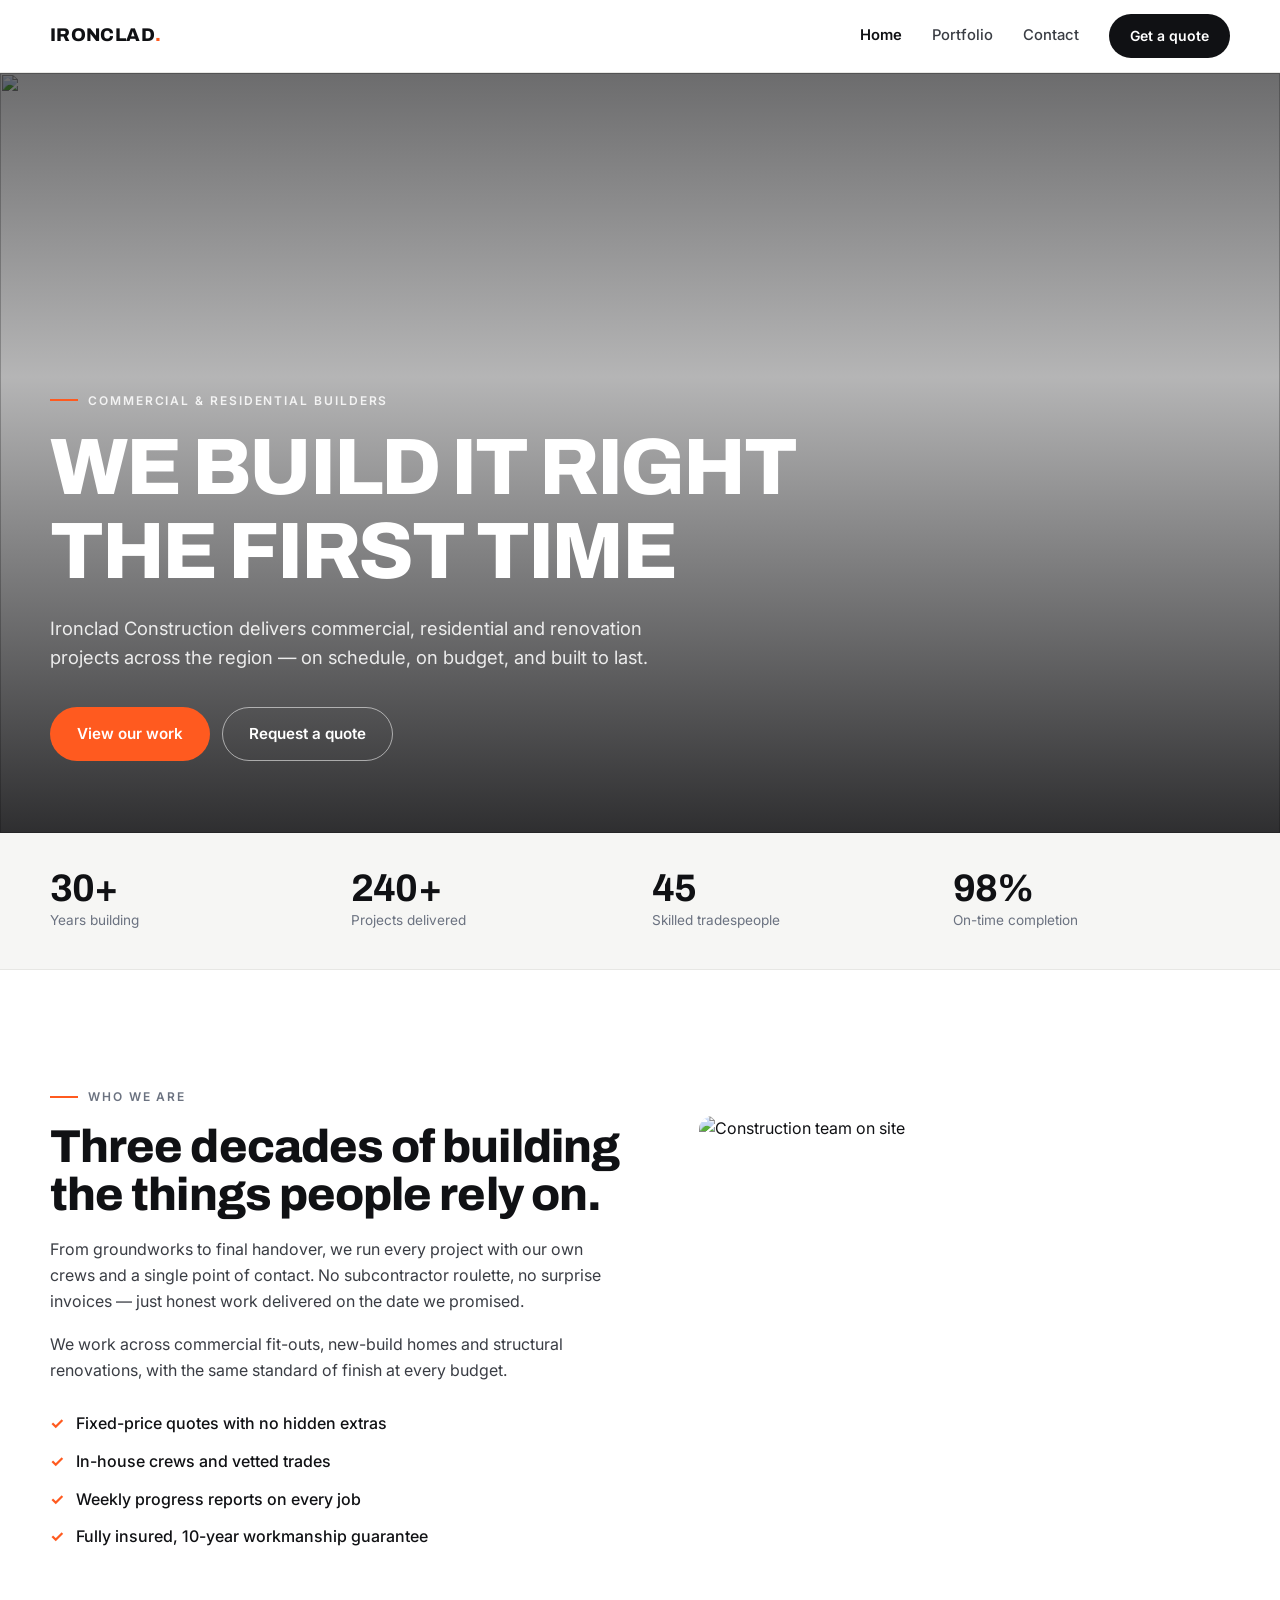
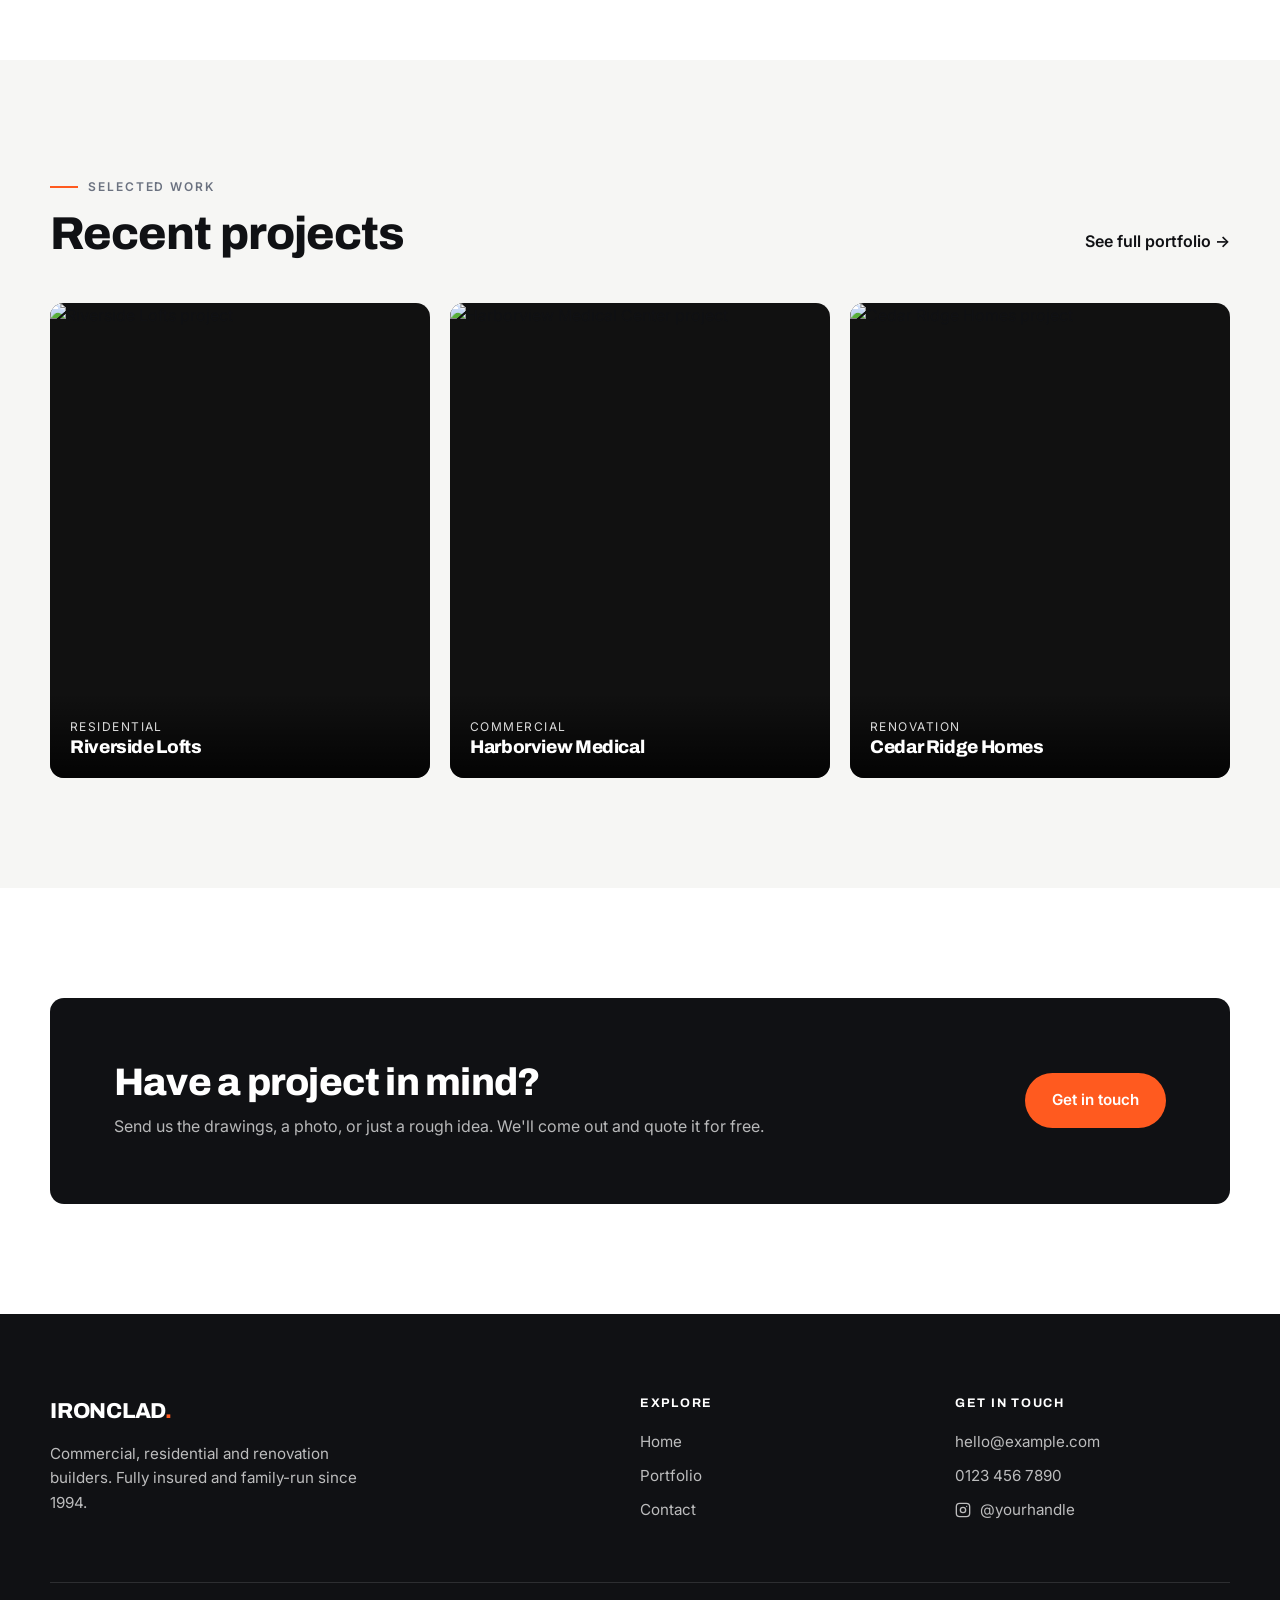
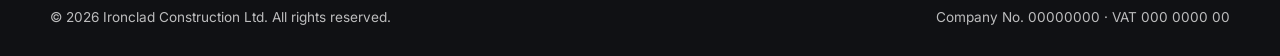
==== index.html @ 2bfa44c2 "Add files via upload" ====
<!DOCTYPE html>
<html lang="en">
<head>
<meta charset="UTF-8">
<meta name="viewport" content="width=device-width, initial-scale=1">
<title>Ironclad Construction — Commercial &amp; Residential Builders</title>
<meta name="description" content="Ironclad Construction delivers commercial, residential and renovation projects — on schedule, on budget, built to last.">
<link rel="preconnect" href="https://fonts.googleapis.com">
<link rel="preconnect" href="https://fonts.gstatic.com" crossorigin>
<link href="https://fonts.googleapis.com/css2?family=Archivo:wght@700;800;900&family=Inter:wght@400;500;600&display=swap" rel="stylesheet">
<link rel="stylesheet" href="styles.css">
</head>
<body>

<header class="site-header">
  <div class="container header__inner">
    <a class="brand" href="index.html">Ironclad<span class="brand__dot">.</span></a>
    <button class="nav-toggle" data-nav-toggle aria-expanded="false" aria-controls="primary-nav" aria-label="Toggle menu">
      <span></span><span></span><span></span>
    </button>
    <nav class="nav" id="primary-nav" data-nav>
      <a href="index.html" aria-current="page">Home</a>
      <a href="portfolio.html">Portfolio</a>
      <a href="contact.html">Contact</a>
      <a class="btn btn--dark btn--sm" href="contact.html">Get a quote</a>
    </nav>
  </div>
</header>

<main>

  <!-- HERO -->
  <section class="hero">
    <img class="hero__img" src="https://picsum.photos/seed/ironclad-hero/2000/1200" alt="" aria-hidden="true">
    <div class="container hero__inner">
      <span class="eyebrow">Commercial &amp; Residential Builders</span>
      <h1>We build it right the first time</h1>
      <p>Ironclad Construction delivers commercial, residential and renovation projects across the region — on schedule, on budget, and built to last.</p>
      <div class="hero__actions">
        <a class="btn btn--primary" href="portfolio.html">View our work</a>
        <a class="btn btn--ghost" href="contact.html">Request a quote</a>
      </div>
    </div>
  </section>

  <!-- STATS -->
  <section class="stats">
    <div class="container stats__grid">
      <div class="stat"><b>30+</b><span>Years building</span></div>
      <div class="stat"><b>240+</b><span>Projects delivered</span></div>
      <div class="stat"><b>45</b><span>Skilled tradespeople</span></div>
      <div class="stat"><b>98%</b><span>On-time completion</span></div>
    </div>
  </section>

  <!-- ABOUT -->
  <section class="section">
    <div class="container split reveal">
      <div>
        <span class="eyebrow">Who we are</span>
        <h2>Three decades of building the things people rely on.</h2>
        <p>From groundworks to final handover, we run every project with our own crews and a single point of contact. No subcontractor roulette, no surprise invoices — just honest work delivered on the date we promised.</p>
        <p>We work across commercial fit-outs, new-build homes and structural renovations, with the same standard of finish at every budget.</p>
        <ul class="checklist">
          <li>Fixed-price quotes with no hidden extras</li>
          <li>In-house crews and vetted trades</li>
          <li>Weekly progress reports on every job</li>
          <li>Fully insured, 10-year workmanship guarantee</li>
        </ul>
      </div>
      <div class="split__media">
        <img src="https://picsum.photos/seed/ironclad-site/1200/900" alt="Construction team on site" loading="lazy">
      </div>
    </div>
  </section>

  <!-- FEATURED PROJECTS -->
  <section class="section section--alt">
    <div class="container">
      <div class="section-head reveal">
        <div>
          <span class="eyebrow">Selected work</span>
          <h2>Recent projects</h2>
        </div>
        <a class="link-arrow" href="portfolio.html">See full portfolio →</a>
      </div>

      <div class="grid-3 reveal">
        <a class="card" href="portfolio.html">
          <img src="https://picsum.photos/seed/ironclad-p1/800/1000" alt="Riverside Lofts project" loading="lazy">
          <div class="card__cap">
            <span>Residential</span>
            <h3>Riverside Lofts</h3>
          </div>
        </a>
        <a class="card" href="portfolio.html">
          <img src="https://picsum.photos/seed/ironclad-p2/800/1000" alt="Harborview Medical Center project" loading="lazy">
          <div class="card__cap">
            <span>Commercial</span>
            <h3>Harborview Medical</h3>
          </div>
        </a>
        <a class="card" href="portfolio.html">
          <img src="https://picsum.photos/seed/ironclad-p3/800/1000" alt="Cedar Ridge Homes project" loading="lazy">
          <div class="card__cap">
            <span>Renovation</span>
            <h3>Cedar Ridge Homes</h3>
          </div>
        </a>
      </div>
    </div>
  </section>

  <!-- CTA -->
  <section class="section">
    <div class="container">
      <div class="cta reveal">
        <div>
          <h2>Have a project in mind?</h2>
          <p>Send us the drawings, a photo, or just a rough idea. We'll come out and quote it for free.</p>
        </div>
        <a class="btn btn--primary" href="contact.html">Get in touch</a>
      </div>
    </div>
  </section>

</main>

<footer class="footer">
  <div class="container">
    <div class="footer__grid">
      <div>
        <div class="footer__brand">Ironclad<span class="brand__dot">.</span></div>
        <p style="margin-top:14px;max-width:34ch;font-size:.95rem;">Commercial, residential and renovation builders. Fully insured and family-run since 1994.</p>
      </div>
      <div>
        <h4>Explore</h4>
        <ul>
          <li><a href="index.html">Home</a></li>
          <li><a href="portfolio.html">Portfolio</a></li>
          <li><a href="contact.html">Contact</a></li>
        </ul>
      </div>
      <div>
        <h4>Get in touch</h4>
        <ul>
          <li><a href="mailto:hello@example.com">hello@example.com</a></li>
          <li><a href="tel:+441234567890">0123 456 7890</a></li>
          <li>
            <a class="ig" href="https://instagram.com/yourhandle" target="_blank" rel="noopener">
              <svg width="16" height="16" viewBox="0 0 24 24" fill="none" stroke="currentColor" stroke-width="2" aria-hidden="true">
                <rect x="2" y="2" width="20" height="20" rx="5"/>
                <circle cx="12" cy="12" r="4"/>
                <circle cx="17.5" cy="6.5" r="1" fill="currentColor" stroke="none"/>
              </svg>
              @yourhandle
            </a>
          </li>
        </ul>
      </div>
    </div>
    <div class="footer__bottom">
      <span>© 2026 Ironclad Construction Ltd. All rights reserved.</span>
      <span>Company No. 00000000 · VAT 000 0000 00</span>
    </div>
  </div>
</footer>

<script src="script.js"></script>
</body>
</html>
---- styles.css ----
/* ============ DESIGN TOKENS ============ */
:root{
  --ink:#101114;
  --ink-soft:#3a3d44;
  --muted:#6b7280;
  --paper:#ffffff;
  --paper-2:#f6f6f4;
  --line:#e7e7e4;
  --accent:#ff5a1f;
  --accent-dark:#e04a12;
  --radius:14px;
  --maxw:1180px;
  --font-display:"Archivo","Helvetica Neue",Arial,sans-serif;
  --font-body:"Inter",system-ui,-apple-system,"Segoe UI",sans-serif;
}

/* ============ RESET / BASE ============ */
*,*::before,*::after{box-sizing:border-box}
html{scroll-behavior:smooth;-webkit-text-size-adjust:100%}
body{
  margin:0;font-family:var(--font-body);color:var(--ink);
  background:var(--paper);line-height:1.6;
  -webkit-font-smoothing:antialiased;
}
img{max-width:100%;display:block}
a{color:inherit;text-decoration:none}
h1,h2,h3{
  font-family:var(--font-display);line-height:1.05;margin:0;
  font-weight:800;letter-spacing:-0.02em;
}
p{margin:0}
:focus-visible{outline:2px solid var(--accent);outline-offset:3px;border-radius:4px}

.container{width:min(100% - 40px, var(--maxw));margin-inline:auto}

/* ============ BUTTONS ============ */
.btn{
  display:inline-flex;align-items:center;gap:10px;
  padding:14px 26px;border-radius:999px;
  font-weight:600;font-size:.95rem;font-family:var(--font-body);
  border:1px solid transparent;cursor:pointer;
  transition:transform .18s ease, background .18s ease, border-color .18s ease, color .18s ease;
}
.btn:hover{transform:translateY(-1px)}
.btn--primary{background:var(--accent);color:#fff}
.btn--primary:hover{background:var(--accent-dark)}
.btn--ghost{border-color:rgba(255,255,255,.55);color:#fff}
.btn--ghost:hover{background:rgba(255,255,255,.12);border-color:#fff}
.btn--dark{background:var(--ink);color:#fff}
.btn--dark:hover{background:#000}
.btn--sm{padding:10px 20px;font-size:.875rem}

/* ============ EYEBROW LABEL ============ */
.eyebrow{
  display:inline-flex;align-items:center;gap:10px;
  font-size:.75rem;font-weight:600;letter-spacing:.16em;
  text-transform:uppercase;color:var(--muted);
}
.eyebrow::before{content:"";width:28px;height:2px;background:var(--accent)}

/* ============ HEADER / NAV ============ */
.site-header{
  position:sticky;top:0;z-index:50;
  background:rgba(255,255,255,.92);
  backdrop-filter:blur(10px);
  border-bottom:1px solid var(--line);
}
.header__inner{
  display:flex;align-items:center;justify-content:space-between;
  height:72px;position:relative;
}
.brand{
  font-family:var(--font-display);font-weight:800;font-size:1.15rem;
  letter-spacing:.02em;text-transform:uppercase;
}
.brand__dot{color:var(--accent)}

.nav{display:flex;align-items:center;gap:30px}
.nav a:not(.btn){font-size:.925rem;font-weight:500;color:var(--ink-soft);transition:color .18s}
.nav a:not(.btn):hover{color:var(--ink)}
.nav a[aria-current="page"]{color:var(--ink);font-weight:600}

.nav-toggle{
  display:none;background:none;border:0;padding:10px;cursor:pointer;
  flex-direction:column;gap:5px;
}
.nav-toggle span{display:block;width:22px;height:2px;background:var(--ink);transition:.2s}

@media (max-width:820px){
  .nav-toggle{display:flex}
  .nav{
    display:none;position:absolute;top:100%;left:-20px;right:-20px;
    background:#fff;flex-direction:column;align-items:stretch;gap:4px;
    padding:12px 20px 24px;border-bottom:1px solid var(--line);
    box-shadow:0 20px 40px -24px rgba(0,0,0,.25);
  }
  .nav.is-open{display:flex}
  .nav a:not(.btn){padding:12px 0;border-bottom:1px solid var(--line)}
  .nav .btn{margin-top:16px;justify-content:center}
}

/* ============ HERO ============ */
.hero{
  position:relative;isolation:isolate;overflow:hidden;
  min-height:min(88vh,760px);display:grid;align-items:end;color:#fff;
}
.hero__img{position:absolute;inset:0;width:100%;height:100%;object-fit:cover;z-index:-2}
.hero::after{
  content:"";position:absolute;inset:0;z-index:-1;
  background:linear-gradient(180deg,rgba(10,10,12,.6) 0%,rgba(10,10,12,.3) 40%,rgba(10,10,12,.85) 100%);
}
.hero__inner{padding:clamp(64px,12vh,120px) 0 clamp(48px,8vh,80px)}
.hero .eyebrow{color:rgba(255,255,255,.85)}
.hero h1{
  font-size:clamp(2.4rem,7vw,5rem);text-transform:uppercase;
  letter-spacing:-0.03em;max-width:16ch;margin-top:16px;
}
.hero p{
  max-width:52ch;margin-top:20px;font-size:clamp(1rem,1.6vw,1.15rem);
  color:rgba(255,255,255,.88);
}
.hero__actions{display:flex;flex-wrap:wrap;gap:12px;margin-top:34px}

/* ============ STATS BAR ============ */
.stats{background:var(--paper-2);border-bottom:1px solid var(--line)}
.stats__grid{display:grid;grid-template-columns:repeat(4,1fr);gap:24px;padding:36px 0}
.stat b{
  display:block;font-family:var(--font-display);
  font-size:clamp(1.75rem,3vw,2.5rem);line-height:1;letter-spacing:-0.02em;
}
.stat span{font-size:.85rem;color:var(--muted)}
@media (max-width:720px){
  .stats__grid{grid-template-columns:repeat(2,1fr);gap:28px 16px}
}

/* ============ SECTIONS ============ */
.section{padding:clamp(56px,9vw,110px) 0}
.section--alt{background:var(--paper-2)}

.section-head{
  display:flex;justify-content:space-between;align-items:flex-end;
  gap:24px;flex-wrap:wrap;margin-bottom:clamp(24px,4vw,44px);
}
.section-head h2{font-size:clamp(1.8rem,3.6vw,2.9rem);margin-top:14px}

.link-arrow{
  font-weight:600;display:inline-flex;align-items:center;gap:8px;
  border-bottom:2px solid transparent;transition:.2s;padding-bottom:2px;
}
.link-arrow:hover{border-color:var(--accent);color:var(--accent)}

/* ============ SPLIT (about) ============ */
.split{
  display:grid;grid-template-columns:1.1fr 1fr;
  gap:clamp(32px,5vw,72px);align-items:center;
}
.split h2{font-size:clamp(1.8rem,3.6vw,2.9rem);margin-top:16px}
.split p{color:var(--ink-soft);margin-top:18px;max-width:56ch}
.split__media img{border-radius:var(--radius);aspect-ratio:4/3;object-fit:cover;width:100%}
@media (max-width:860px){.split{grid-template-columns:1fr}}

.checklist{list-style:none;padding:0;margin:28px 0 0;display:grid;gap:12px}
.checklist li{position:relative;padding-left:26px;font-weight:500}
.checklist li::before{content:"✓";position:absolute;left:0;top:0;color:var(--accent);font-weight:700}

/* ============ PROJECT CARDS ============ */
.grid-3{display:grid;grid-template-columns:repeat(3,1fr);gap:20px}
@media (max-width:900px){.grid-3{grid-template-columns:1fr 1fr}}
@media (max-width:620px){.grid-3{grid-template-columns:1fr}}

.card{
  display:block;position:relative;overflow:hidden;
  border-radius:var(--radius);background:#111;
}
.card img{
  width:100%;aspect-ratio:4/5;object-fit:cover;
  transition:transform .6s cubic-bezier(.2,.7,.2,1);
}
.card:hover img{transform:scale(1.05)}
.card__cap{
  position:absolute;inset:auto 0 0 0;padding:20px;color:#fff;
  background:linear-gradient(transparent,rgba(0,0,0,.8));
}
.card__cap h3{font-size:1.15rem}
.card__cap span{
  font-size:.75rem;letter-spacing:.12em;text-transform:uppercase;opacity:.85;
}

/* ============ CTA BAND ============ */
.cta{
  background:var(--ink);color:#fff;border-radius:var(--radius);
  padding:clamp(32px,6vw,64px);
  display:flex;justify-content:space-between;align-items:center;
  gap:32px;flex-wrap:wrap;
}
.cta h2{font-size:clamp(1.6rem,3vw,2.4rem);max-width:24ch}
.cta p{color:rgba(255,255,255,.7);margin-top:12px}

/* ============ FOOTER ============ */
.footer{background:var(--ink);color:rgba(255,255,255,.72);padding:clamp(48px,7vw,80px) 0 28px}
.footer__grid{display:grid;grid-template-columns:2fr 1fr 1fr;gap:40px}
@media (max-width:760px){.footer__grid{grid-template-columns:1fr 1fr}}
.footer__brand{
  font-family:var(--font-display);font-size:1.35rem;color:#fff;
  letter-spacing:-0.01em;text-transform:uppercase;font-weight:800;
}
.footer h4{
  font-family:var(--font-display);color:#fff;font-size:.78rem;
  letter-spacing:.14em;text-transform:uppercase;margin:0 0 16px;font-weight:700;
}
.footer ul{list-style:none;padding:0;margin:0;display:grid;gap:10px;font-size:.95rem}
.footer a:hover{color:#fff}
.footer__bottom{
  margin-top:56px;padding-top:24px;border-top:1px solid rgba(255,255,255,.12);
  display:flex;justify-content:space-between;gap:16px;flex-wrap:wrap;font-size:.85rem;
}
.ig{display:inline-flex;align-items:center;gap:9px}

/* ============ SCROLL REVEAL ============ */
.reveal{opacity:0;transform:translateY(18px);transition:opacity .7s ease,transform .7s ease}
.reveal.in{opacity:1;transform:none}
@media (prefers-reduced-motion:reduce){
  .reveal{opacity:1;transform:none;transition:none}
  html{scroll-behavior:auto}
}
/* ============ INNER PAGE HEADER ============ */
.page-head{
  padding:clamp(48px,8vw,92px) 0 clamp(32px,5vw,56px);
  border-bottom:1px solid var(--line);
}
.page-head h1{
  font-size:clamp(2.2rem,5.5vw,4rem);
  text-transform:uppercase;margin-top:14px;
}
.page-head p{color:var(--ink-soft);max-width:56ch;margin-top:18px}

/* ============ FILTERS ============ */
.filters{display:flex;flex-wrap:wrap;gap:10px;margin-bottom:clamp(24px,4vw,40px)}
.filter{
  padding:9px 18px;border-radius:999px;border:1px solid var(--line);
  background:#fff;font:inherit;font-size:.875rem;font-weight:500;
  color:var(--ink-soft);cursor:pointer;transition:.18s;
}
.filter:hover{border-color:var(--ink);color:var(--ink)}
.filter.is-active{background:var(--ink);border-color:var(--ink);color:#fff}
.is-filtered-out{display:none}

/* ============ CONTACT ============ */
.contact-layout{
  display:grid;grid-template-columns:.9fr 1.1fr;
  gap:clamp(32px,5vw,64px);align-items:start;
}
@media (max-width:860px){.contact-layout{grid-template-columns:1fr}}

.contact-item{
  display:flex;gap:16px;padding:22px 0;border-top:1px solid var(--line);
}
.contact-item:last-of-type{border-bottom:1px solid var(--line)}
.contact-item h4{
  font-family:var(--font-display);font-size:.75rem;letter-spacing:.14em;
  text-transform:uppercase;color:var(--muted);margin:0 0 6px;font-weight:700;
}
.contact-item a,.contact-item span{
  font-weight:600;color:var(--ink);font-size:1.02rem;transition:color .18s;
}
.contact-item a:hover{color:var(--accent)}

/* ============ FORM ============ */
.form{display:grid;gap:18px}
.form__row{display:grid;grid-template-columns:1fr 1fr;gap:18px}
@media (max-width:620px){.form__row{grid-template-columns:1fr}}

.field{display:grid;gap:8px}
.field label{font-size:.85rem;font-weight:600}
.field input,.field textarea,.field select{
  width:100%;padding:13px 15px;border:1px solid var(--line);
  border-radius:10px;font:inherit;font-size:.95rem;
  background:#fff;color:var(--ink);transition:border-color .18s,box-shadow .18s;
}
.field input:focus,.field textarea:focus,.field select:focus{
  outline:none;border-color:var(--accent);
  box-shadow:0 0 0 3px rgba(255,90,31,.15);
}
.field textarea{min-height:150px;resize:vertical}
.form small{color:var(--muted);font-size:.82rem}
.hp{position:absolute;left:-9999px}
/* ============ CONTACT CARDS ============ */
.contact-cards{display:grid;grid-template-columns:repeat(2,1fr);gap:20px}
@media (max-width:680px){.contact-cards{grid-template-columns:1fr}}

.contact-card{
  display:block;padding:clamp(22px,3vw,32px);
  border:1px solid var(--line);border-radius:var(--radius);
  background:var(--paper);
  transition:border-color .18s ease, transform .18s ease, box-shadow .18s ease;
}
a.contact-card:hover{
  border-color:var(--ink);transform:translateY(-2px);
  box-shadow:0 20px 44px -30px rgba(0,0,0,.45);
}
.contact-card h4{
  font-family:var(--font-display);font-size:.72rem;letter-spacing:.14em;
  text-transform:uppercase;color:var(--muted);margin:0 0 12px;font-weight:700;
}
.contact-card strong{
  display:block;font-family:var(--font-display);
  font-size:clamp(1.05rem,1.8vw,1.35rem);
  letter-spacing:-0.01em;line-height:1.25;font-weight:800;
}
.contact-card span{
  display:block;color:var(--ink-soft);font-size:.9rem;
  margin-top:8px;line-height:1.55;
}
.contact-card .arrow{
  margin-top:18px;color:var(--muted);
  font-size:.85rem;font-weight:600;transition:color .18s;
}
a.contact-card:hover .arrow{color:var(--accent)}
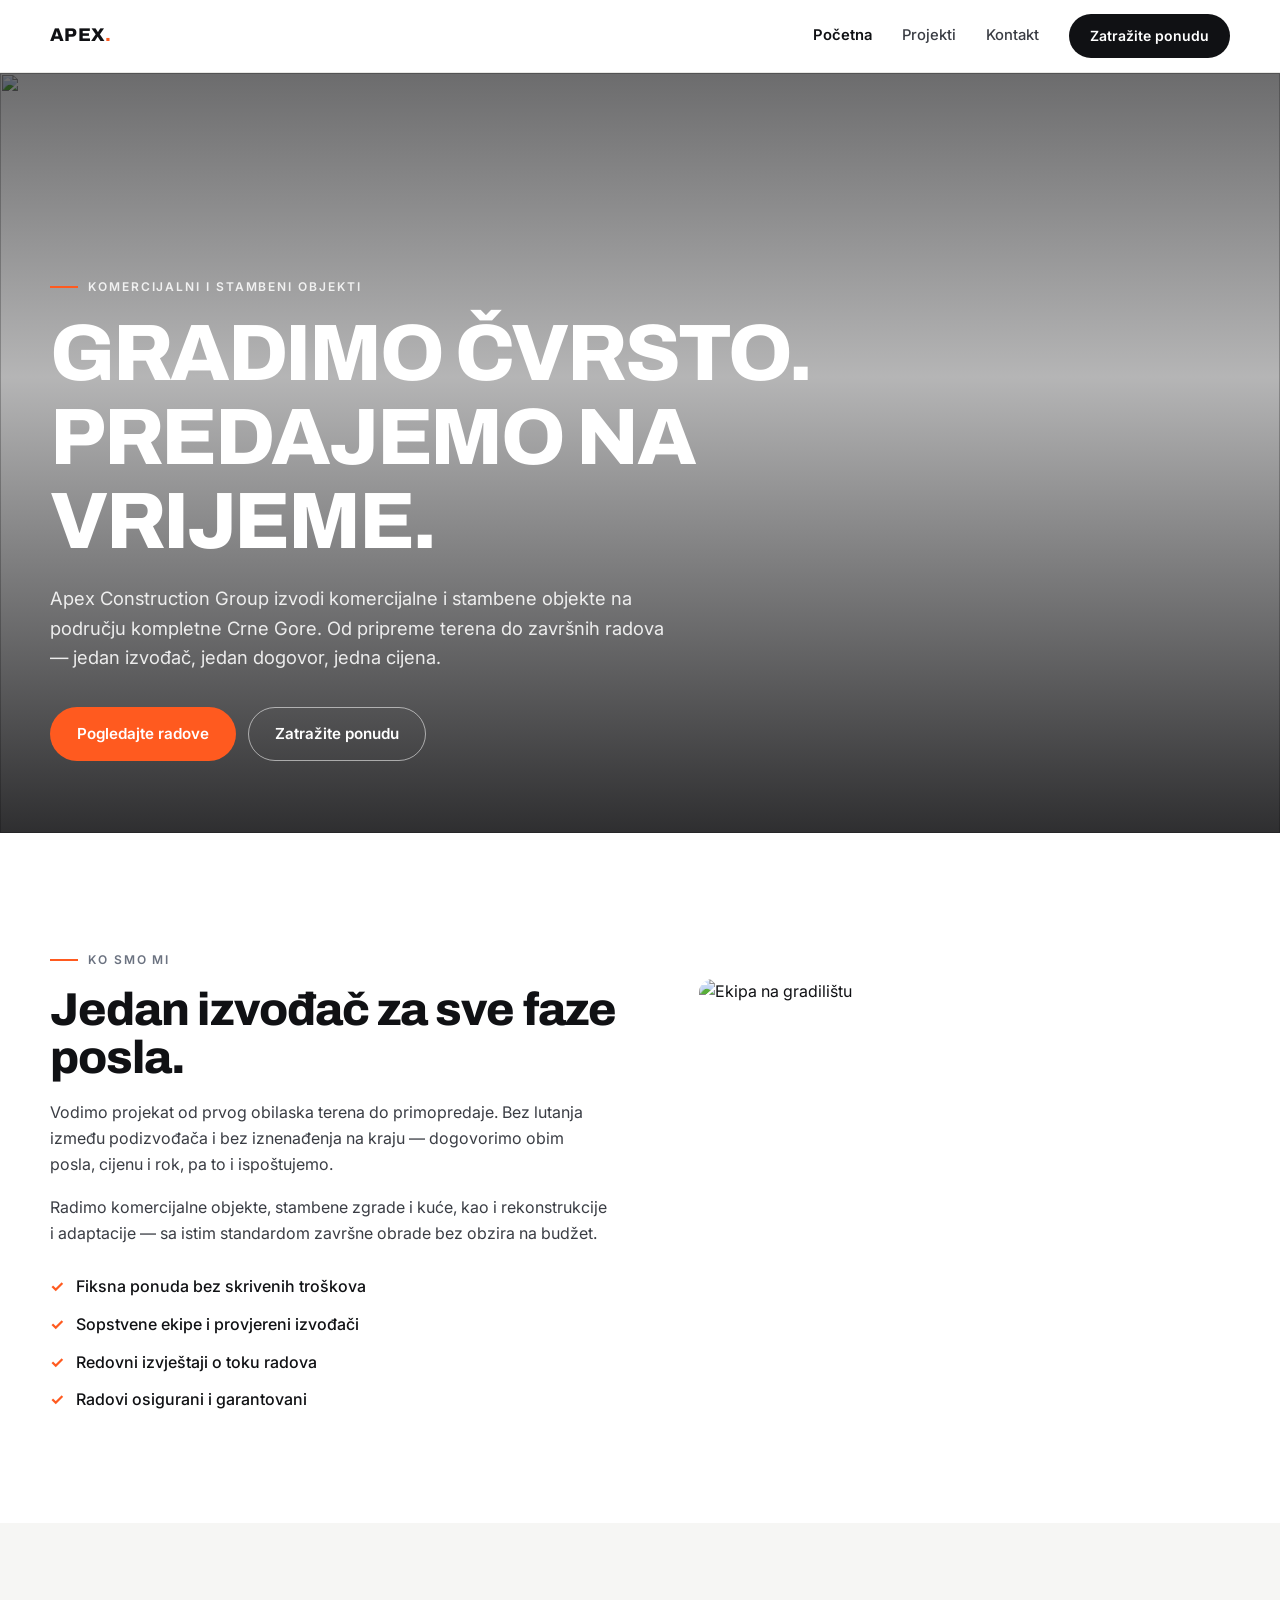
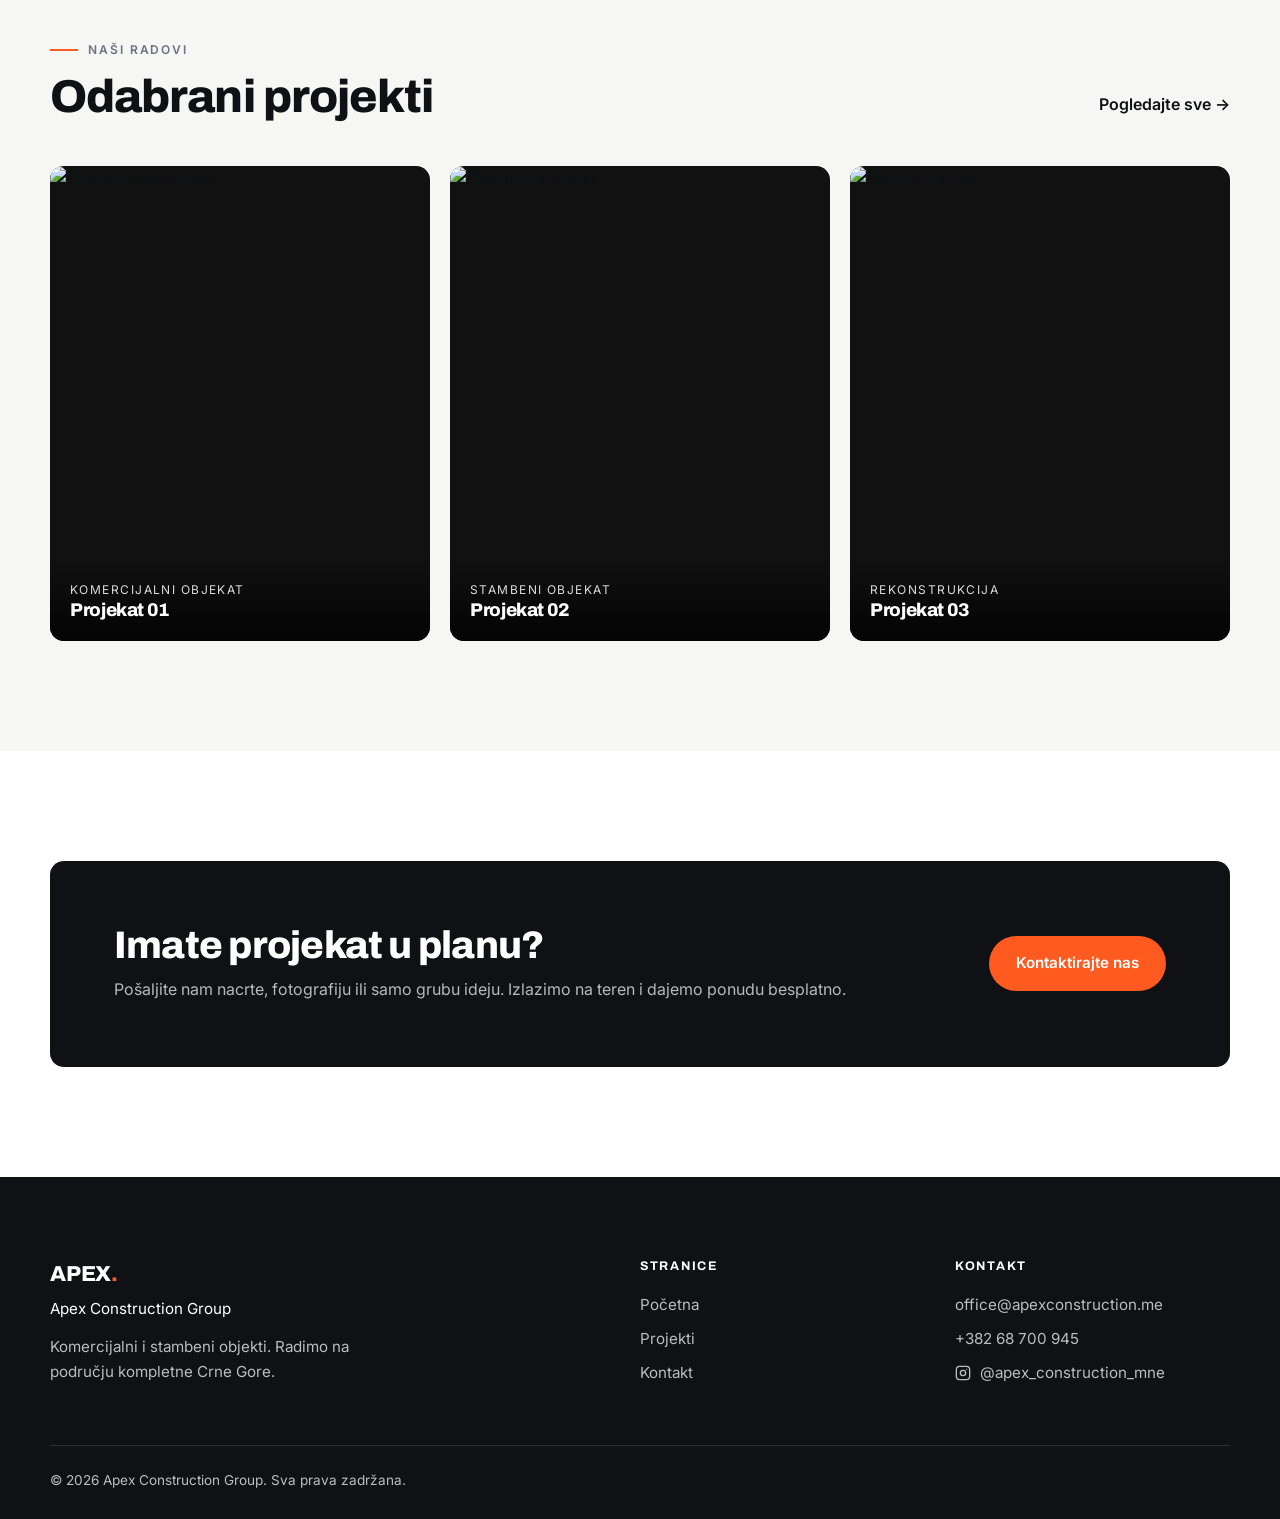
==== commit ddbb1a5c: "Migrate site content from Ironclad to Apex Construction Updated the website content from Ironclad Co" ====
--- a/index.html
+++ b/index.html
@@ -1,10 +1,10 @@
 <!DOCTYPE html>
-<html lang="en">
+<html lang="cnr">
 <head>
 <meta charset="UTF-8">
 <meta name="viewport" content="width=device-width, initial-scale=1">
-<title>Ironclad Construction — Commercial &amp; Residential Builders</title>
-<meta name="description" content="Ironclad Construction delivers commercial, residential and renovation projects — on schedule, on budget, built to last.">
+<title>Apex Construction Group — Komercijalni i stambeni objekti</title>
+<meta name="description" content="Apex Construction Group izvodi komercijalne i stambene objekte na području kompletne Crne Gore — od pripreme terena do završnih radova.">
 <link rel="preconnect" href="https://fonts.googleapis.com">
 <link rel="preconnect" href="https://fonts.gstatic.com" crossorigin>
 <link href="https://fonts.googleapis.com/css2?family=Archivo:wght@700;800;900&family=Inter:wght@400;500;600&display=swap" rel="stylesheet">
@@ -14,15 +14,15 @@
 
 <header class="site-header">
   <div class="container header__inner">
-    <a class="brand" href="index.html">Ironclad<span class="brand__dot">.</span></a>
-    <button class="nav-toggle" data-nav-toggle aria-expanded="false" aria-controls="primary-nav" aria-label="Toggle menu">
+    <a class="brand" href="index.html" aria-label="Apex Construction Group — početna">APEX<span class="brand__dot">.</span></a>
+    <button class="nav-toggle" data-nav-toggle aria-expanded="false" aria-controls="primary-nav" aria-label="Meni">
       <span></span><span></span><span></span>
     </button>
     <nav class="nav" id="primary-nav" data-nav>
-      <a href="index.html" aria-current="page">Home</a>
-      <a href="portfolio.html">Portfolio</a>
-      <a href="contact.html">Contact</a>
-      <a class="btn btn--dark btn--sm" href="contact.html">Get a quote</a>
+      <a href="index.html" aria-current="page">Početna</a>
+      <a href="portfolio.html">Projekti</a>
+      <a href="contact.html">Kontakt</a>
+      <a class="btn btn--dark btn--sm" href="contact.html">Zatražite ponudu</a>
     </nav>
   </div>
 </header>
@@ -31,25 +31,15 @@
 
   <!-- HERO -->
   <section class="hero">
-    <img class="hero__img" src="https://picsum.photos/seed/ironclad-hero/2000/1200" alt="" aria-hidden="true">
+    <img class="hero__img" src="https://picsum.photos/seed/apex-hero/2000/1200" alt="" aria-hidden="true">
     <div class="container hero__inner">
-      <span class="eyebrow">Commercial &amp; Residential Builders</span>
-      <h1>We build it right the first time</h1>
-      <p>Ironclad Construction delivers commercial, residential and renovation projects across the region — on schedule, on budget, and built to last.</p>
+      <span class="eyebrow">Komercijalni i stambeni objekti</span>
+      <h1>Gradimo čvrsto. Predajemo na vrijeme.</h1>
+      <p>Apex Construction Group izvodi komercijalne i stambene objekte na području kompletne Crne Gore. Od pripreme terena do završnih radova — jedan izvođač, jedan dogovor, jedna cijena.</p>
       <div class="hero__actions">
-        <a class="btn btn--primary" href="portfolio.html">View our work</a>
-        <a class="btn btn--ghost" href="contact.html">Request a quote</a>
+        <a class="btn btn--primary" href="portfolio.html">Pogledajte radove</a>
+        <a class="btn btn--ghost" href="contact.html">Zatražite ponudu</a>
       </div>
-    </div>
-  </section>
-
-  <!-- STATS -->
-  <section class="stats">
-    <div class="container stats__grid">
-      <div class="stat"><b>30+</b><span>Years building</span></div>
-      <div class="stat"><b>240+</b><span>Projects delivered</span></div>
-      <div class="stat"><b>45</b><span>Skilled tradespeople</span></div>
-      <div class="stat"><b>98%</b><span>On-time completion</span></div>
     </div>
   </section>
 
@@ -57,19 +47,19 @@
   <section class="section">
     <div class="container split reveal">
       <div>
-        <span class="eyebrow">Who we are</span>
-        <h2>Three decades of building the things people rely on.</h2>
-        <p>From groundworks to final handover, we run every project with our own crews and a single point of contact. No subcontractor roulette, no surprise invoices — just honest work delivered on the date we promised.</p>
-        <p>We work across commercial fit-outs, new-build homes and structural renovations, with the same standard of finish at every budget.</p>
+        <span class="eyebrow">Ko smo mi</span>
+        <h2>Jedan izvođač za sve faze posla.</h2>
+        <p>Vodimo projekat od prvog obilaska terena do primopredaje. Bez lutanja između podizvođača i bez iznenađenja na kraju — dogovorimo obim posla, cijenu i rok, pa to i ispoštujemo.</p>
+        <p>Radimo komercijalne objekte, stambene zgrade i kuće, kao i rekonstrukcije i adaptacije — sa istim standardom završne obrade bez obzira na budžet.</p>
         <ul class="checklist">
-          <li>Fixed-price quotes with no hidden extras</li>
-          <li>In-house crews and vetted trades</li>
-          <li>Weekly progress reports on every job</li>
-          <li>Fully insured, 10-year workmanship guarantee</li>
+          <li>Fiksna ponuda bez skrivenih troškova</li>
+          <li>Sopstvene ekipe i provjereni izvođači</li>
+          <li>Redovni izvještaji o toku radova</li>
+          <li>Radovi osigurani i garantovani</li>
         </ul>
       </div>
       <div class="split__media">
-        <img src="https://picsum.photos/seed/ironclad-site/1200/900" alt="Construction team on site" loading="lazy">
+        <img src="https://picsum.photos/seed/apex-about/1200/900" alt="Ekipa na gradilištu" loading="lazy">
       </div>
     </div>
   </section>
@@ -79,32 +69,32 @@
     <div class="container">
       <div class="section-head reveal">
         <div>
-          <span class="eyebrow">Selected work</span>
-          <h2>Recent projects</h2>
+          <span class="eyebrow">Naši radovi</span>
+          <h2>Odabrani projekti</h2>
         </div>
-        <a class="link-arrow" href="portfolio.html">See full portfolio →</a>
+        <a class="link-arrow" href="portfolio.html">Pogledajte sve →</a>
       </div>
 
       <div class="grid-3 reveal">
         <a class="card" href="portfolio.html">
-          <img src="https://picsum.photos/seed/ironclad-p1/800/1000" alt="Riverside Lofts project" loading="lazy">
+          <img src="https://picsum.photos/seed/apex-p1/800/1000" alt="Komercijalni objekat" loading="lazy">
           <div class="card__cap">
-            <span>Residential</span>
-            <h3>Riverside Lofts</h3>
+            <span>Komercijalni objekat</span>
+            <h3>Projekat 01</h3>
           </div>
         </a>
         <a class="card" href="portfolio.html">
-          <img src="https://picsum.photos/seed/ironclad-p2/800/1000" alt="Harborview Medical Center project" loading="lazy">
+          <img src="https://picsum.photos/seed/apex-p2/800/1000" alt="Stambeni objekat" loading="lazy">
           <div class="card__cap">
-            <span>Commercial</span>
-            <h3>Harborview Medical</h3>
+            <span>Stambeni objekat</span>
+            <h3>Projekat 02</h3>
           </div>
         </a>
         <a class="card" href="portfolio.html">
-          <img src="https://picsum.photos/seed/ironclad-p3/800/1000" alt="Cedar Ridge Homes project" loading="lazy">
+          <img src="https://picsum.photos/seed/apex-p3/800/1000" alt="Rekonstrukcija" loading="lazy">
           <div class="card__cap">
-            <span>Renovation</span>
-            <h3>Cedar Ridge Homes</h3>
+            <span>Rekonstrukcija</span>
+            <h3>Projekat 03</h3>
           </div>
         </a>
       </div>
@@ -116,10 +106,10 @@
     <div class="container">
       <div class="cta reveal">
         <div>
-          <h2>Have a project in mind?</h2>
-          <p>Send us the drawings, a photo, or just a rough idea. We'll come out and quote it for free.</p>
+          <h2>Imate projekat u planu?</h2>
+          <p>Pošaljite nam nacrte, fotografiju ili samo grubu ideju. Izlazimo na teren i dajemo ponudu besplatno.</p>
         </div>
-        <a class="btn btn--primary" href="contact.html">Get in touch</a>
+        <a class="btn btn--primary" href="contact.html">Kontaktirajte nas</a>
       </div>
     </div>
   </section>
@@ -130,38 +120,38 @@
   <div class="container">
     <div class="footer__grid">
       <div>
-        <div class="footer__brand">Ironclad<span class="brand__dot">.</span></div>
-        <p style="margin-top:14px;max-width:34ch;font-size:.95rem;">Commercial, residential and renovation builders. Fully insured and family-run since 1994.</p>
+        <div class="footer__brand">APEX<span class="brand__dot">.</span></div>
+        <p style="margin-top:6px;color:#fff;font-size:.95rem;">Apex Construction Group</p>
+        <p style="margin-top:14px;max-width:34ch;font-size:.95rem;">Komercijalni i stambeni objekti. Radimo na području kompletne Crne Gore.</p>
       </div>
       <div>
-        <h4>Explore</h4>
+        <h4>Stranice</h4>
         <ul>
-          <li><a href="index.html">Home</a></li>
-          <li><a href="portfolio.html">Portfolio</a></li>
-          <li><a href="contact.html">Contact</a></li>
+          <li><a href="index.html">Početna</a></li>
+          <li><a href="portfolio.html">Projekti</a></li>
+          <li><a href="contact.html">Kontakt</a></li>
         </ul>
       </div>
       <div>
-        <h4>Get in touch</h4>
+        <h4>Kontakt</h4>
         <ul>
-          <li><a href="mailto:hello@example.com">hello@example.com</a></li>
-          <li><a href="tel:+441234567890">0123 456 7890</a></li>
+          <li><a href="mailto:office@apexconstruction.me">office@apexconstruction.me</a></li>
+          <li><a href="tel:+38268700945">+382 68 700 945</a></li>
           <li>
-            <a class="ig" href="https://instagram.com/yourhandle" target="_blank" rel="noopener">
+            <a class="ig" href="https://instagram.com/apex_construction_mne" target="_blank" rel="noopener">
               <svg width="16" height="16" viewBox="0 0 24 24" fill="none" stroke="currentColor" stroke-width="2" aria-hidden="true">
                 <rect x="2" y="2" width="20" height="20" rx="5"/>
                 <circle cx="12" cy="12" r="4"/>
                 <circle cx="17.5" cy="6.5" r="1" fill="currentColor" stroke="none"/>
               </svg>
-              @yourhandle
+              @apex_construction_mne
             </a>
           </li>
         </ul>
       </div>
     </div>
     <div class="footer__bottom">
-      <span>© 2026 Ironclad Construction Ltd. All rights reserved.</span>
-      <span>Company No. 00000000 · VAT 000 0000 00</span>
+      <span>© 2026 Apex Construction Group. Sva prava zadržana.</span>
     </div>
   </div>
 </footer>
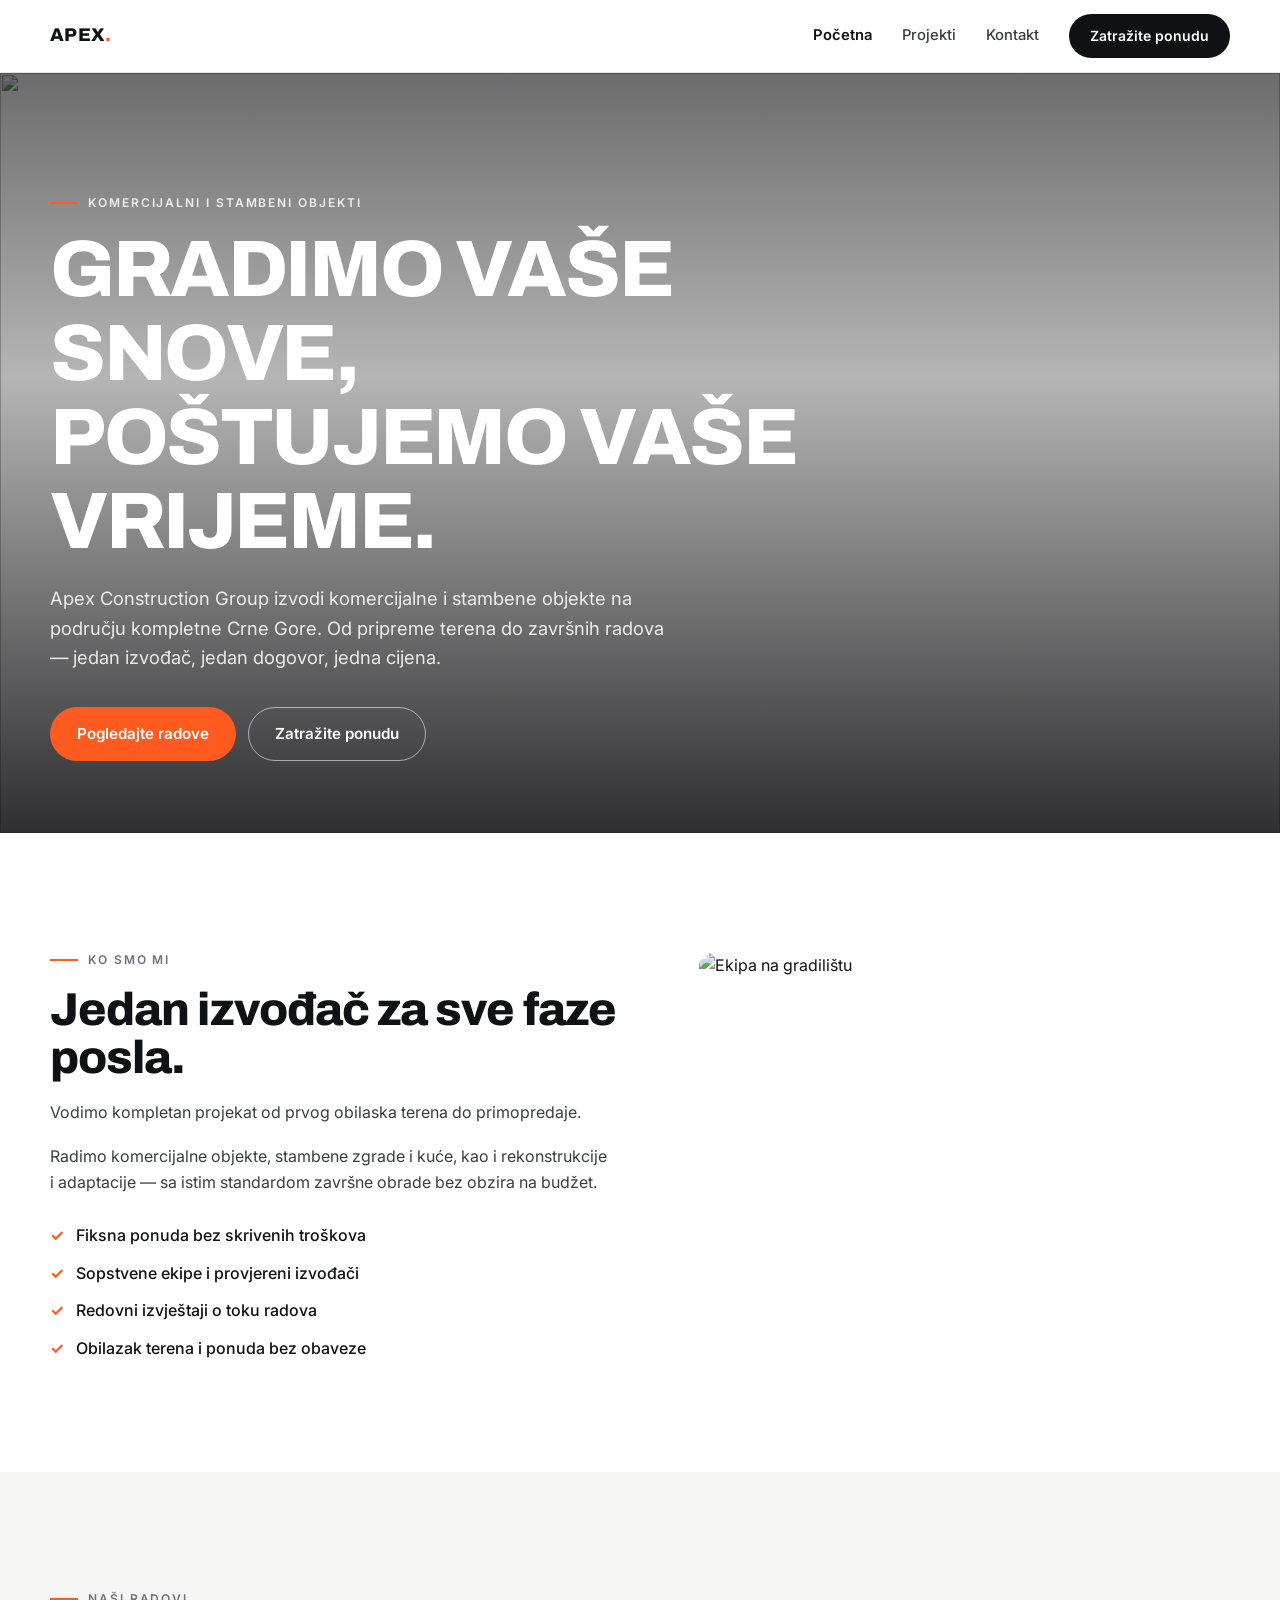
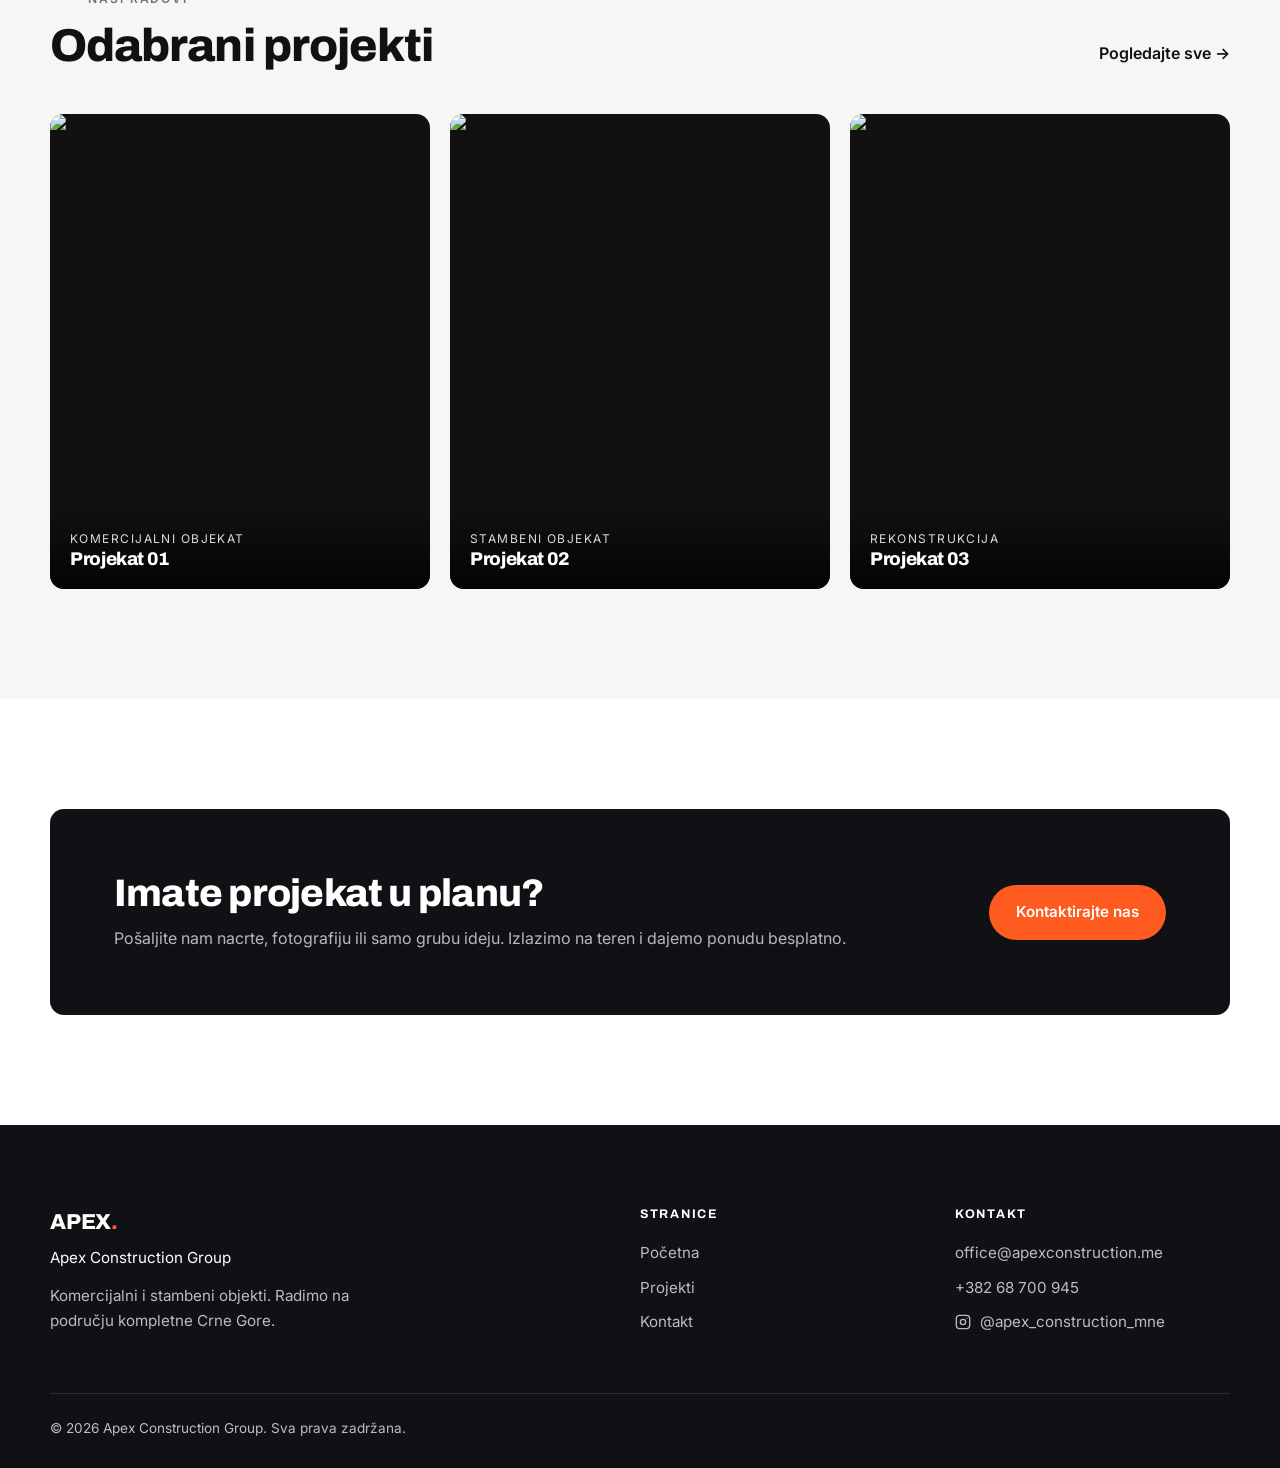
==== commit 9a522dc1: "Revise hero and about sections for better messaging Updated the hero section's heading and about sec" ====
--- a/index.html
+++ b/index.html
@@ -34,7 +34,7 @@
     <img class="hero__img" src="https://picsum.photos/seed/apex-hero/2000/1200" alt="" aria-hidden="true">
     <div class="container hero__inner">
       <span class="eyebrow">Komercijalni i stambeni objekti</span>
-      <h1>Gradimo čvrsto. Predajemo na vrijeme.</h1>
+                  <h1>Gradimo vaše snove, poštujemo vaše vrijeme.</h1>
       <p>Apex Construction Group izvodi komercijalne i stambene objekte na području kompletne Crne Gore. Od pripreme terena do završnih radova — jedan izvođač, jedan dogovor, jedna cijena.</p>
       <div class="hero__actions">
         <a class="btn btn--primary" href="portfolio.html">Pogledajte radove</a>
@@ -49,13 +49,13 @@
       <div>
         <span class="eyebrow">Ko smo mi</span>
         <h2>Jedan izvođač za sve faze posla.</h2>
-        <p>Vodimo projekat od prvog obilaska terena do primopredaje. Bez lutanja između podizvođača i bez iznenađenja na kraju — dogovorimo obim posla, cijenu i rok, pa to i ispoštujemo.</p>
+                <p>Vodimo kompletan projekat od prvog obilaska terena do primopredaje.</p>
         <p>Radimo komercijalne objekte, stambene zgrade i kuće, kao i rekonstrukcije i adaptacije — sa istim standardom završne obrade bez obzira na budžet.</p>
         <ul class="checklist">
           <li>Fiksna ponuda bez skrivenih troškova</li>
           <li>Sopstvene ekipe i provjereni izvođači</li>
           <li>Redovni izvještaji o toku radova</li>
-          <li>Radovi osigurani i garantovani</li>
+          <li>Obilazak terena i ponuda bez obaveze</li>
         </ul>
       </div>
       <div class="split__media">
